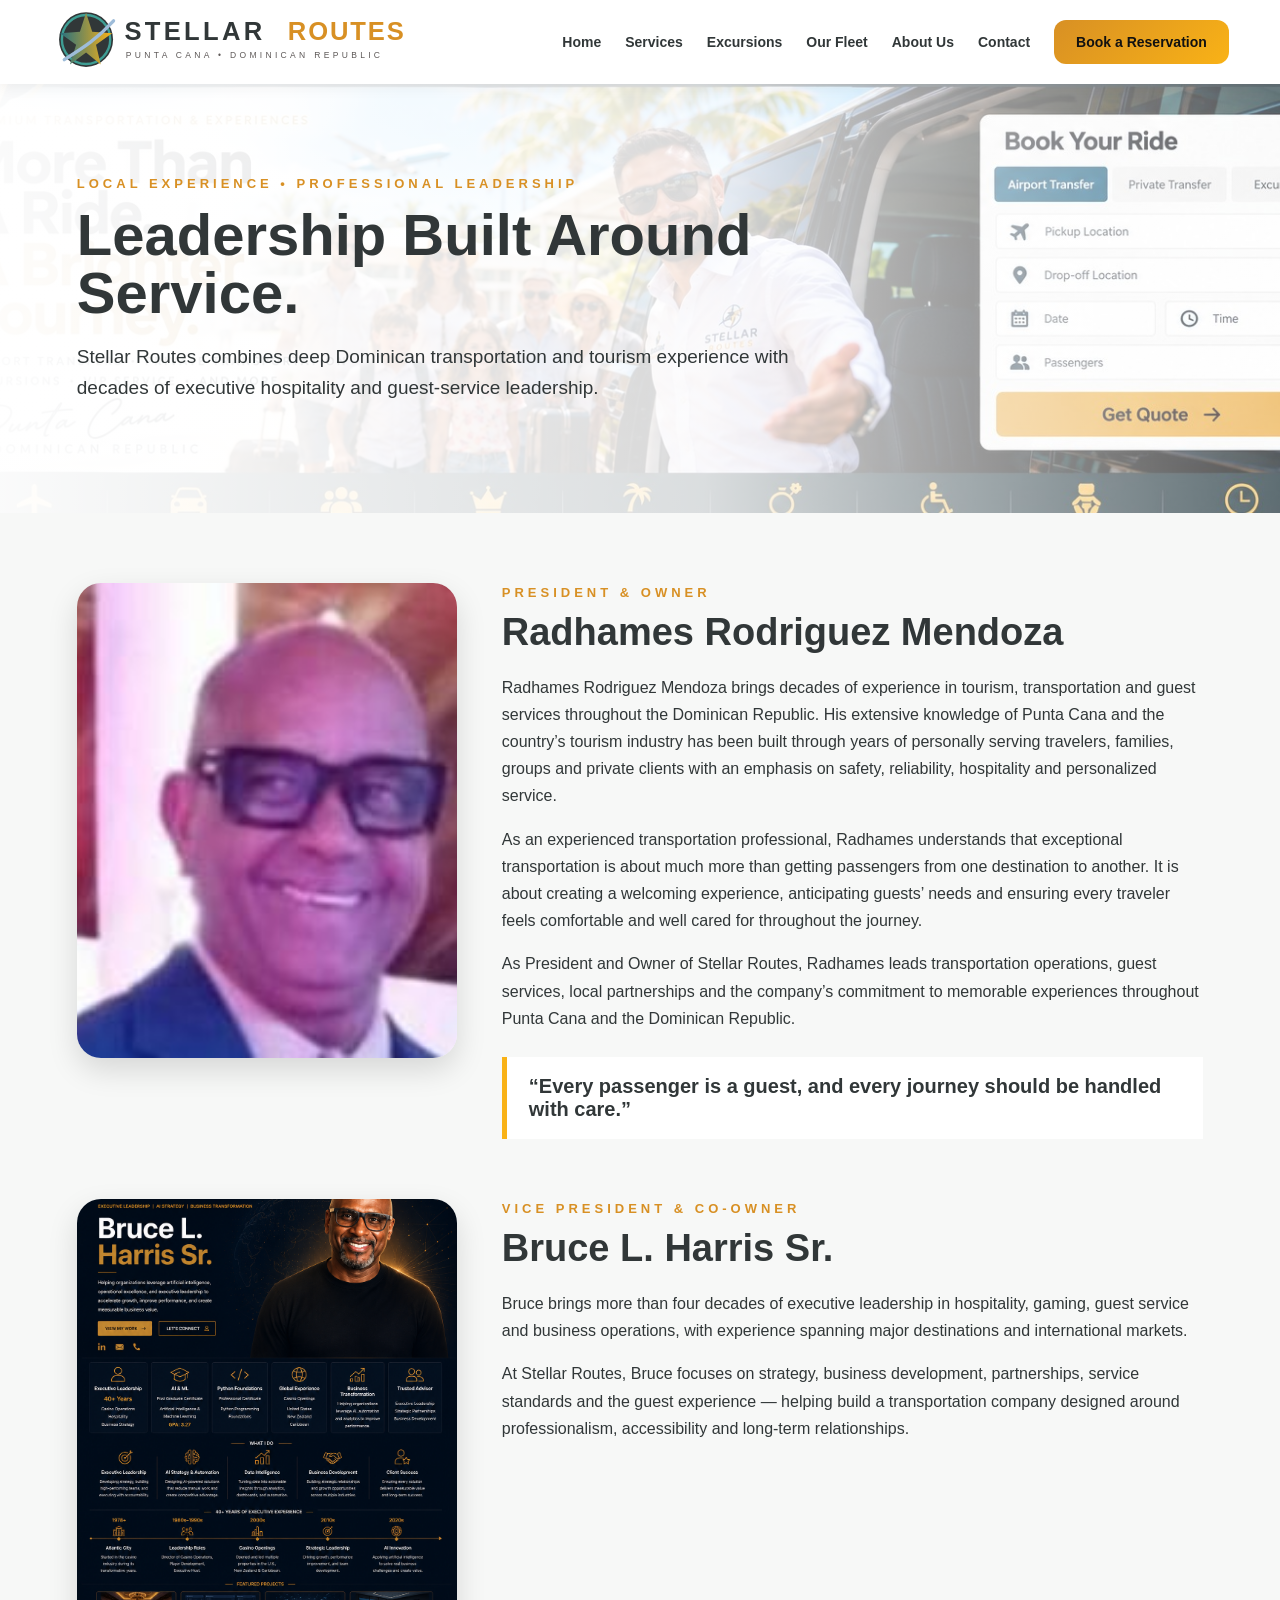
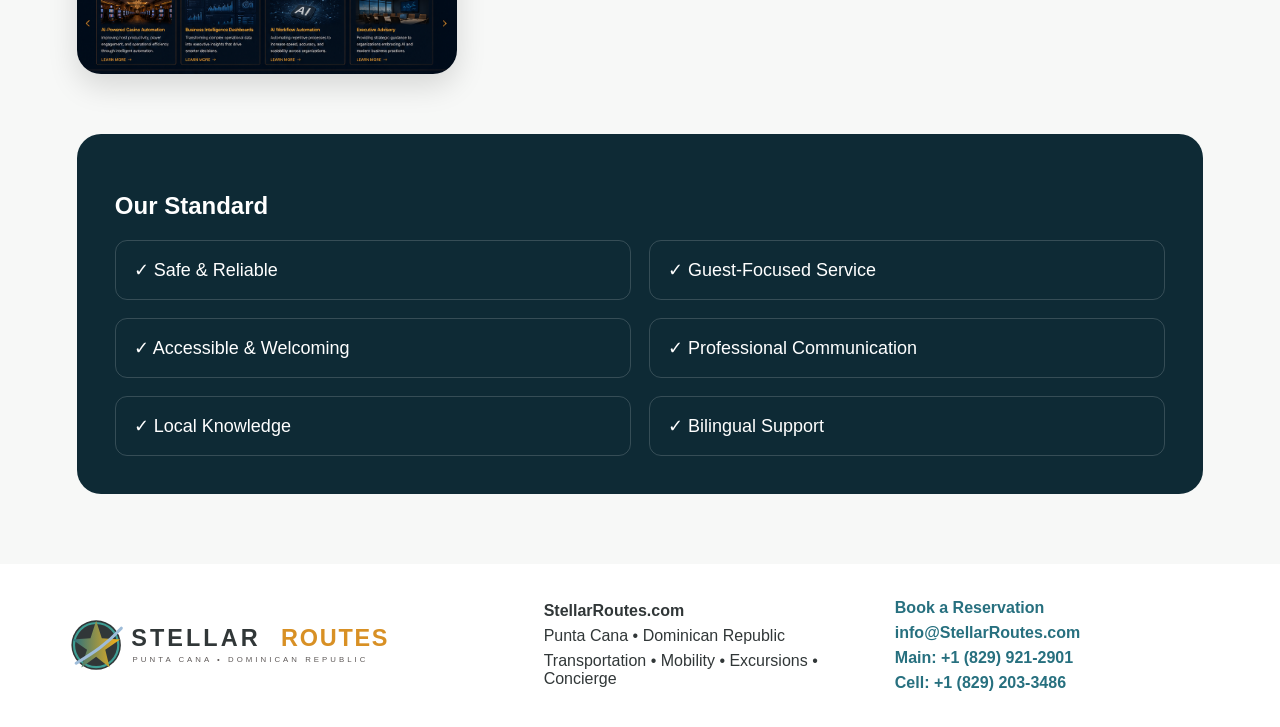
==== about.html @ ae4cdb01 "Add files via upload Initial Stellar Routes website" ====
<!doctype html><html lang="en"><head><meta charset="utf-8"><meta name="viewport" content="width=device-width,initial-scale=1"><meta name="description" content="Stellar Routes — premium transportation, mobility, excursions and concierge services in Punta Cana, Dominican Republic."><title>About Us | Stellar Routes</title><link rel="stylesheet" href="styles.css"></head><body><header><a class="brand" href="index.html"><img src="assets/logo.svg" alt="Stellar Routes"></a><button class="menu" aria-label="Menu">☰</button><nav><a href="index.html">Home</a><a href="services.html">Services</a><a href="excursions.html">Excursions</a><a href="fleet.html">Our Fleet</a><a href="about.html">About Us</a><a href="contact.html">Contact</a><a class="book" href="reservation.html">Book a Reservation</a></nav></header><main><section class="page-hero"><div><span class="eyebrow">LOCAL EXPERIENCE • PROFESSIONAL LEADERSHIP</span><h1>Leadership Built Around Service.</h1><p>Stellar Routes combines deep Dominican transportation and tourism experience with decades of executive hospitality and guest-service leadership.</p></div></section><section class="content-section leadership"><article class="leader"><img src="assets/rodrigues.jpg" alt="Radhames Rodriguez Mendoza"><div><span class="eyebrow">PRESIDENT & OWNER</span><h2>Radhames Rodriguez Mendoza</h2><p>Radhames Rodriguez Mendoza brings decades of experience in tourism, transportation and guest services throughout the Dominican Republic. His extensive knowledge of Punta Cana and the country’s tourism industry has been built through years of personally serving travelers, families, groups and private clients with an emphasis on safety, reliability, hospitality and personalized service.</p><p>As an experienced transportation professional, Radhames understands that exceptional transportation is about much more than getting passengers from one destination to another. It is about creating a welcoming experience, anticipating guests’ needs and ensuring every traveler feels comfortable and well cared for throughout the journey.</p><p>As President and Owner of Stellar Routes, Radhames leads transportation operations, guest services, local partnerships and the company’s commitment to memorable experiences throughout Punta Cana and the Dominican Republic.</p><blockquote>“Every passenger is a guest, and every journey should be handled with care.”</blockquote></div></article><article class="leader reverse"><img src="assets/bruce-portfolio.png" alt="Bruce L. Harris Sr."><div><span class="eyebrow">VICE PRESIDENT & CO-OWNER</span><h2>Bruce L. Harris Sr.</h2><p>Bruce brings more than four decades of executive leadership in hospitality, gaming, guest service and business operations, with experience spanning major destinations and international markets.</p><p>At Stellar Routes, Bruce focuses on strategy, business development, partnerships, service standards and the guest experience — helping build a transportation company designed around professionalism, accessibility and long-term relationships.</p></div></article><div class="values"><h2>Our Standard</h2><div class="trust"><span>✓ Safe & Reliable</span><span>✓ Guest-Focused Service</span><span>✓ Accessible & Welcoming</span><span>✓ Professional Communication</span><span>✓ Local Knowledge</span><span>✓ Bilingual Support</span></div></div></section></main><footer><img src="assets/logo.svg" alt="Stellar Routes"><div><b>StellarRoutes.com</b><span>Punta Cana • Dominican Republic</span><span>Transportation • Mobility • Excursions • Concierge</span></div><div><a href="reservation.html">Book a Reservation</a><a href="mailto:info@StellarRoutes.com">info@StellarRoutes.com</a><a href="tel:+18299212901">Main: +1 (829) 921-2901</a><a href="tel:+18292033486">Cell: +1 (829) 203-3486</a></div></footer><script src="script.js"></script></body></html>
---- styles.css ----
:root{--char:#313738;--slate:#66737c;--warm:#5e5958;--lav:#585b6c;--sky:#9ebcd9;--sand:#b39985;--teal:#27707f;--mist:#b0c6df;--aqua:#3e9e94;--gold:#d89024;--sun:#f9b216;--stone:#c3b8b1;--navy:#0e2a35;--white:#fff;--bg:#f7f8f7}*{box-sizing:border-box}html{scroll-behavior:smooth}body{margin:0;font-family:Inter,Segoe UI,Arial,sans-serif;color:var(--char);background:var(--bg)}header{height:84px;display:flex;align-items:center;justify-content:space-between;padding:10px 4%;background:#fff;position:sticky;top:0;z-index:20;box-shadow:0 2px 14px #00000012}.brand img{width:360px;max-width:42vw}nav{display:flex;align-items:center;gap:24px}nav a{text-decoration:none;color:var(--char);font-weight:700;font-size:14px}#lang,.menu{border:0;background:none;font-weight:800;cursor:pointer}.book,.primary{background:linear-gradient(135deg,var(--gold),var(--sun));color:#111!important;padding:14px 22px;border-radius:12px;text-decoration:none;font-weight:800;border:0;cursor:pointer}.menu{display:none;font-size:26px}.hero{min-height:620px;background:url('assets/hero-scene.jpg') center/cover;position:relative;display:flex;align-items:center;padding:70px 5%}.shade{position:absolute;inset:0;background:linear-gradient(90deg,rgba(255,255,255,.96) 0%,rgba(255,255,255,.83) 36%,rgba(255,255,255,.12) 70%)}.hero-copy{position:relative;max-width:650px;z-index:2}.eyebrow{font-size:13px;letter-spacing:4px;color:var(--gold);font-weight:900}.hero h1{font-size:68px;line-height:.95;margin:18px 0}.hero h1 em{font-style:normal;color:var(--gold)}.hero p{font-size:18px;font-weight:700;line-height:1.6}.hero-actions{display:flex;gap:12px;margin-top:28px}.secondary{border:2px solid var(--teal);color:var(--teal);padding:12px 20px;border-radius:12px;text-decoration:none;font-weight:800}.host{position:absolute;right:5%;bottom:28px;z-index:3;background:#ffffffef;padding:10px 18px 10px 10px;border-radius:70px;display:flex;align-items:center;gap:12px;box-shadow:0 8px 30px #0003}.host img{width:74px;height:74px;border-radius:50%;object-fit:cover}.host div{display:flex;flex-direction:column}.host span{font-size:13px;color:var(--slate);margin-top:4px}.quick{width:92%;margin:-18px auto 0;position:relative;z-index:5;background:var(--navy);color:#fff;border-radius:22px;display:grid;grid-template-columns:repeat(8,1fr);box-shadow:0 12px 30px #0002}.quick article{padding:22px 10px;text-align:center;border-right:1px solid #ffffff22;font-size:28px}.quick b{display:block;font-size:12px;margin-top:9px}.intro,.accessible,.about,.quote{padding:80px 5%;display:grid;grid-template-columns:1fr 1.7fr;gap:50px;align-items:center}.intro h2,.accessible h2,.fleet h2,.about h2,.quote h2,.excursions h2{font-size:44px;margin:10px 0 16px;line-height:1.05}.intro p,.accessible p,.about p,.quote p{font-size:18px;line-height:1.7}.tiles{display:grid;grid-template-columns:repeat(4,1fr);gap:12px}.tiles div{height:260px;background-size:cover;background-position:center;border-radius:16px;position:relative;overflow:hidden}.tiles div:after{content:"";position:absolute;inset:45% 0 0;background:linear-gradient(transparent,#000b)}.tiles span{position:absolute;bottom:18px;left:14px;z-index:2;color:#fff;font-weight:800}.excursions{padding:70px 5%;color:#fff;background:linear-gradient(#062b36cc,#062b36cc),url('assets/excursions.jpg') center/cover}.excursions{display:grid;grid-template-columns:.8fr 2fr;gap:35px;align-items:end}.exc-grid{display:grid;grid-template-columns:repeat(5,1fr);gap:12px}.exc-grid article{min-height:150px;background:#fff;color:var(--char);border-radius:14px;padding:18px;display:flex;flex-direction:column;justify-content:flex-end;border-top:5px solid var(--sun)}.exc-grid span{font-size:11px;text-transform:uppercase;letter-spacing:1px;color:var(--slate);margin-top:5px}.accessible{background:#fff}.accessible img{width:100%;height:420px;object-fit:cover;border-radius:24px}.chips{display:flex;flex-wrap:wrap;gap:10px}.chips span{background:#e7f2f1;color:var(--teal);padding:10px 13px;border-radius:30px;font-weight:800}.fleet{padding:80px 5%;text-align:center}.fleet-grid{display:grid;grid-template-columns:repeat(4,1fr);gap:18px;margin-top:30px}.fleet article{background:#fff;border-radius:16px;padding:30px 20px;box-shadow:0 8px 28px #0000000d;border-bottom:5px solid var(--aqua)}.about{background:var(--navy);color:#fff}.trust{display:grid;grid-template-columns:1fr 1fr;gap:18px;font-size:18px}.trust span{padding:18px;border:1px solid #ffffff2a;border-radius:12px}.quote{background:#e8f1f5}.quote form{display:grid;grid-template-columns:1fr 1fr;gap:12px;background:#fff;padding:28px;border-radius:22px;box-shadow:0 10px 30px #0001}.quote input,.quote select,.quote textarea{padding:14px;border:1px solid #ccd3d6;border-radius:10px;font:inherit}.quote textarea,.quote button,.quote small{grid-column:1/-1}.quote textarea{min-height:100px}.quote small{color:var(--slate)}footer{background:#fff;padding:35px 5%;display:grid;grid-template-columns:1.4fr 1fr 1fr;align-items:center;gap:30px}footer img{width:330px;max-width:100%}footer div{display:flex;flex-direction:column;gap:7px}footer a{color:var(--teal);font-weight:800;text-decoration:none}@media(max-width:1000px){nav a:not(.book),nav #lang{display:none}.menu{display:block}.quick{grid-template-columns:repeat(4,1fr)}.intro,.accessible,.about,.quote,.excursions{grid-template-columns:1fr}.tiles{grid-template-columns:1fr 1fr}.exc-grid{grid-template-columns:repeat(2,1fr)}.fleet-grid{grid-template-columns:1fr 1fr}.host{right:3%}.hero h1{font-size:54px}}@media(max-width:650px){header{height:72px}.brand img{max-width:70vw;width:290px}.book{display:none}.hero{min-height:680px;padding:55px 6% 150px;background-position:58% center}.shade{background:linear-gradient(90deg,#fffffff2 0%,#ffffffc9 65%,#ffffff50)}.hero h1{font-size:44px}.host{left:6%;right:auto;bottom:35px}.quick{grid-template-columns:repeat(2,1fr)}.intro,.accessible,.fleet,.about,.quote{padding:60px 6%}.intro h2,.accessible h2,.fleet h2,.about h2,.quote h2,.excursions h2{font-size:36px}.tiles,.fleet-grid,.trust,.quote form{grid-template-columns:1fr}.exc-grid{grid-template-columns:1fr}.quote input,.quote select{grid-column:1/-1}footer{grid-template-columns:1fr;text-align:center}footer div{align-items:center}}

.page-hero{min-height:360px;padding:90px 6%;display:flex;align-items:center;background:linear-gradient(90deg,#fffffffa,#ffffffd8 55%,#ffffff55),url('assets/hero-scene.jpg') center/cover}.page-hero>div{max-width:780px}.page-hero h1{font-size:58px;line-height:1;margin:14px 0}.page-hero p{font-size:19px;line-height:1.65;max-width:720px}.content-section{padding:70px 6%;max-width:1500px;margin:auto}.card-grid{display:grid;grid-template-columns:repeat(4,1fr);gap:18px}.card-grid article{background:#fff;padding:28px;border-radius:18px;box-shadow:0 8px 28px #0000000d;border-bottom:5px solid var(--aqua)}.card-grid h2{font-size:22px}.card-grid p,.leader p{line-height:1.7}.cta{margin-top:45px;padding:34px;border-radius:20px;background:var(--navy);color:#fff;display:flex;justify-content:space-between;align-items:center;gap:20px}.photo-grid{display:grid;grid-template-columns:repeat(4,1fr);gap:18px}.photo-grid article{background:#fff;border-radius:18px;overflow:hidden;box-shadow:0 8px 28px #0001}.photo-grid img{width:100%;height:220px;object-fit:cover}.photo-grid h2,.photo-grid p{padding:0 20px}.photo-grid p{padding-bottom:20px;line-height:1.6}.exc-list{margin-top:28px;background:#e7f2f1;padding:24px;border-radius:16px;line-height:1.8}.fleet-show>img{width:100%;height:460px;object-fit:cover;border-radius:24px;margin-bottom:24px}.fineprint{color:var(--slate);font-size:14px}.leadership{display:grid;gap:60px}.leader{display:grid;grid-template-columns:380px 1fr;gap:45px;align-items:start}.leader.reverse{grid-template-columns:380px 1fr}.leader img{width:100%;aspect-ratio:4/5;object-fit:cover;border-radius:24px;box-shadow:0 12px 30px #0002}.leader h2{font-size:38px;margin:10px 0 20px}.leader blockquote{margin:25px 0 0;padding:18px 22px;border-left:5px solid var(--sun);background:#fff;font-size:20px;font-weight:700}.values{background:var(--navy);color:#fff;padding:38px;border-radius:24px}.reservation-wrap{display:grid;grid-template-columns:2fr .8fr;gap:30px;align-items:start}.reservation-form{display:grid;grid-template-columns:1fr 1fr;gap:16px;background:#fff;padding:30px;border-radius:22px;box-shadow:0 10px 30px #0001}.reservation-form label{display:flex;flex-direction:column;gap:7px;font-weight:800}.reservation-form input,.reservation-form select,.reservation-form textarea{padding:14px;border:1px solid #cbd3d6;border-radius:10px;font:inherit;background:#fff}.reservation-form textarea{min-height:100px}.wide{grid-column:1/-1}.form-status{color:var(--slate);font-size:13px;line-height:1.5}.contact-panel,.contact-message{background:#fff;padding:30px;border-radius:22px;box-shadow:0 10px 30px #0001}.contact-panel a{color:var(--teal);font-weight:800;text-decoration:none}.contact-grid{display:grid;grid-template-columns:1fr 1fr;gap:30px}.contact-message p{line-height:1.7;margin-bottom:30px}@media(max-width:1000px){.card-grid,.photo-grid{grid-template-columns:1fr 1fr}.leader,.leader.reverse,.reservation-wrap{grid-template-columns:1fr}.leader img{max-width:420px}.page-hero h1{font-size:48px}}@media(max-width:650px){.page-hero{padding:65px 6%}.page-hero h1{font-size:40px}.card-grid,.photo-grid,.reservation-form,.contact-grid{grid-template-columns:1fr}.wide{grid-column:1}.cta{align-items:flex-start;flex-direction:column}.content-section{padding:50px 6%}}
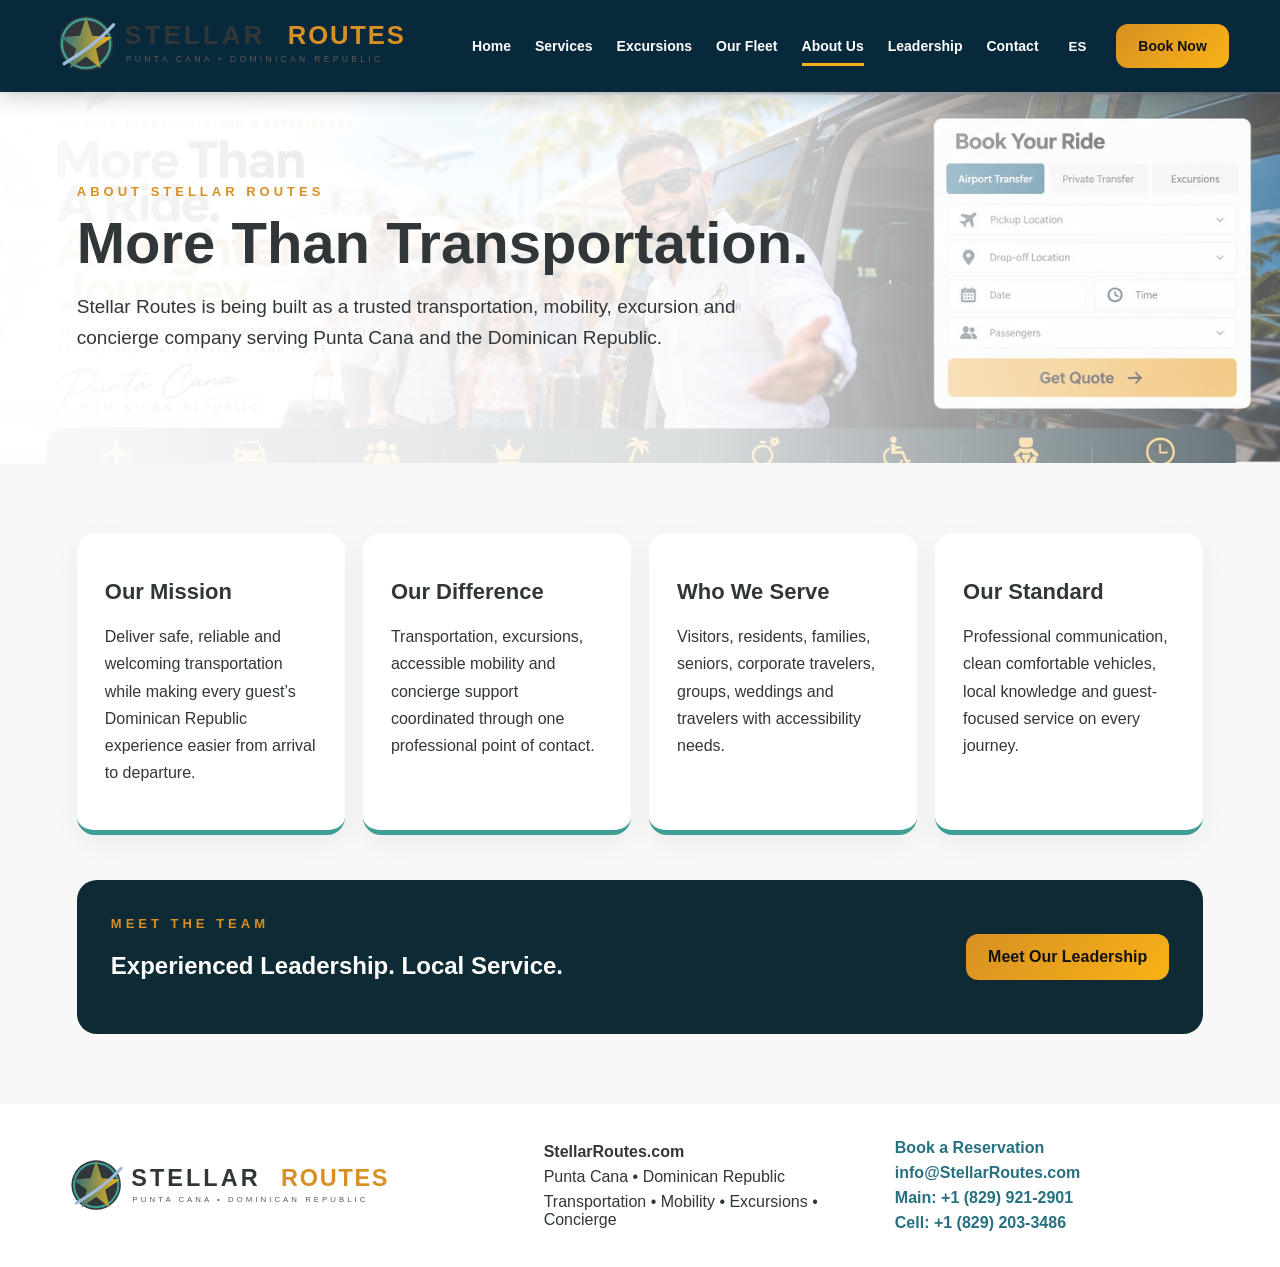
==== commit 7b5cfaac: "Add files via upload" ====
--- a/about.html
+++ b/about.html
@@ -1 +1 @@
-<!doctype html><html lang="en"><head><meta charset="utf-8"><meta name="viewport" content="width=device-width,initial-scale=1"><meta name="description" content="Stellar Routes — premium transportation, mobility, excursions and concierge services in Punta Cana, Dominican Republic."><title>About Us | Stellar Routes</title><link rel="stylesheet" href="styles.css"></head><body><header><a class="brand" href="index.html"><img src="assets/logo.svg" alt="Stellar Routes"></a><button class="menu" aria-label="Menu">☰</button><nav><a href="index.html">Home</a><a href="services.html">Services</a><a href="excursions.html">Excursions</a><a href="fleet.html">Our Fleet</a><a href="about.html">About Us</a><a href="contact.html">Contact</a><a class="book" href="reservation.html">Book a Reservation</a></nav></header><main><section class="page-hero"><div><span class="eyebrow">LOCAL EXPERIENCE • PROFESSIONAL LEADERSHIP</span><h1>Leadership Built Around Service.</h1><p>Stellar Routes combines deep Dominican transportation and tourism experience with decades of executive hospitality and guest-service leadership.</p></div></section><section class="content-section leadership"><article class="leader"><img src="assets/rodrigues.jpg" alt="Radhames Rodriguez Mendoza"><div><span class="eyebrow">PRESIDENT & OWNER</span><h2>Radhames Rodriguez Mendoza</h2><p>Radhames Rodriguez Mendoza brings decades of experience in tourism, transportation and guest services throughout the Dominican Republic. His extensive knowledge of Punta Cana and the country’s tourism industry has been built through years of personally serving travelers, families, groups and private clients with an emphasis on safety, reliability, hospitality and personalized service.</p><p>As an experienced transportation professional, Radhames understands that exceptional transportation is about much more than getting passengers from one destination to another. It is about creating a welcoming experience, anticipating guests’ needs and ensuring every traveler feels comfortable and well cared for throughout the journey.</p><p>As President and Owner of Stellar Routes, Radhames leads transportation operations, guest services, local partnerships and the company’s commitment to memorable experiences throughout Punta Cana and the Dominican Republic.</p><blockquote>“Every passenger is a guest, and every journey should be handled with care.”</blockquote></div></article><article class="leader reverse"><img src="assets/bruce-portfolio.png" alt="Bruce L. Harris Sr."><div><span class="eyebrow">VICE PRESIDENT & CO-OWNER</span><h2>Bruce L. Harris Sr.</h2><p>Bruce brings more than four decades of executive leadership in hospitality, gaming, guest service and business operations, with experience spanning major destinations and international markets.</p><p>At Stellar Routes, Bruce focuses on strategy, business development, partnerships, service standards and the guest experience — helping build a transportation company designed around professionalism, accessibility and long-term relationships.</p></div></article><div class="values"><h2>Our Standard</h2><div class="trust"><span>✓ Safe & Reliable</span><span>✓ Guest-Focused Service</span><span>✓ Accessible & Welcoming</span><span>✓ Professional Communication</span><span>✓ Local Knowledge</span><span>✓ Bilingual Support</span></div></div></section></main><footer><img src="assets/logo.svg" alt="Stellar Routes"><div><b>StellarRoutes.com</b><span>Punta Cana • Dominican Republic</span><span>Transportation • Mobility • Excursions • Concierge</span></div><div><a href="reservation.html">Book a Reservation</a><a href="mailto:info@StellarRoutes.com">info@StellarRoutes.com</a><a href="tel:+18299212901">Main: +1 (829) 921-2901</a><a href="tel:+18292033486">Cell: +1 (829) 203-3486</a></div></footer><script src="script.js"></script></body></html>+<!doctype html><html lang="en"><head><meta charset="utf-8"><meta name="viewport" content="width=device-width,initial-scale=1"><title>About Us | Stellar Routes</title><link rel="stylesheet" href="styles.css"></head><body><header class="site-header"><a class="brand" href="index.html"><img src="assets/logo.svg" alt="Stellar Routes"></a><button class="menu" aria-label="Open navigation" aria-expanded="false">☰</button><nav aria-label="Main navigation"><a href="index.html">Home</a><a href="services.html">Services</a><a href="excursions.html">Excursions</a><a href="fleet.html">Our Fleet</a><a href="about.html">About Us</a><a href="leadership.html">Leadership</a><a href="contact.html">Contact</a><button id="lang" type="button">ES</button><a class="book" href="reservation.html">Book Now</a></nav></header><main><section class="page-hero"><div><span class="eyebrow">ABOUT STELLAR ROUTES</span><h1>More Than Transportation.</h1><p>Stellar Routes is being built as a trusted transportation, mobility, excursion and concierge company serving Punta Cana and the Dominican Republic.</p></div></section><section class="content-section"><div class="card-grid about-cards"><article><h2>Our Mission</h2><p>Deliver safe, reliable and welcoming transportation while making every guest’s Dominican Republic experience easier from arrival to departure.</p></article><article><h2>Our Difference</h2><p>Transportation, excursions, accessible mobility and concierge support coordinated through one professional point of contact.</p></article><article><h2>Who We Serve</h2><p>Visitors, residents, families, seniors, corporate travelers, groups, weddings and travelers with accessibility needs.</p></article><article><h2>Our Standard</h2><p>Professional communication, clean comfortable vehicles, local knowledge and guest-focused service on every journey.</p></article></div><div class="cta"><div><span class="eyebrow">MEET THE TEAM</span><h2>Experienced Leadership. Local Service.</h2></div><a class="primary" href="leadership.html">Meet Our Leadership</a></div></section></main><footer><img src="assets/logo.svg" alt="Stellar Routes"><div><b>StellarRoutes.com</b><span>Punta Cana • Dominican Republic</span><span>Transportation • Mobility • Excursions • Concierge</span></div><div><a href="reservation.html">Book a Reservation</a><a href="mailto:info@StellarRoutes.com">info@StellarRoutes.com</a><a href="tel:+18299212901">Main: +1 (829) 921-2901</a><a href="tel:+18292033486">Cell: +1 (829) 203-3486</a></div></footer><script src="script.js"></script></body></html>
--- a/styles.css
+++ b/styles.css
@@ -1,3 +1,9 @@
 :root{--char:#313738;--slate:#66737c;--warm:#5e5958;--lav:#585b6c;--sky:#9ebcd9;--sand:#b39985;--teal:#27707f;--mist:#b0c6df;--aqua:#3e9e94;--gold:#d89024;--sun:#f9b216;--stone:#c3b8b1;--navy:#0e2a35;--white:#fff;--bg:#f7f8f7}*{box-sizing:border-box}html{scroll-behavior:smooth}body{margin:0;font-family:Inter,Segoe UI,Arial,sans-serif;color:var(--char);background:var(--bg)}header{height:84px;display:flex;align-items:center;justify-content:space-between;padding:10px 4%;background:#fff;position:sticky;top:0;z-index:20;box-shadow:0 2px 14px #00000012}.brand img{width:360px;max-width:42vw}nav{display:flex;align-items:center;gap:24px}nav a{text-decoration:none;color:var(--char);font-weight:700;font-size:14px}#lang,.menu{border:0;background:none;font-weight:800;cursor:pointer}.book,.primary{background:linear-gradient(135deg,var(--gold),var(--sun));color:#111!important;padding:14px 22px;border-radius:12px;text-decoration:none;font-weight:800;border:0;cursor:pointer}.menu{display:none;font-size:26px}.hero{min-height:620px;background:url('assets/hero-scene.jpg') center/cover;position:relative;display:flex;align-items:center;padding:70px 5%}.shade{position:absolute;inset:0;background:linear-gradient(90deg,rgba(255,255,255,.96) 0%,rgba(255,255,255,.83) 36%,rgba(255,255,255,.12) 70%)}.hero-copy{position:relative;max-width:650px;z-index:2}.eyebrow{font-size:13px;letter-spacing:4px;color:var(--gold);font-weight:900}.hero h1{font-size:68px;line-height:.95;margin:18px 0}.hero h1 em{font-style:normal;color:var(--gold)}.hero p{font-size:18px;font-weight:700;line-height:1.6}.hero-actions{display:flex;gap:12px;margin-top:28px}.secondary{border:2px solid var(--teal);color:var(--teal);padding:12px 20px;border-radius:12px;text-decoration:none;font-weight:800}.host{position:absolute;right:5%;bottom:28px;z-index:3;background:#ffffffef;padding:10px 18px 10px 10px;border-radius:70px;display:flex;align-items:center;gap:12px;box-shadow:0 8px 30px #0003}.host img{width:74px;height:74px;border-radius:50%;object-fit:cover}.host div{display:flex;flex-direction:column}.host span{font-size:13px;color:var(--slate);margin-top:4px}.quick{width:92%;margin:-18px auto 0;position:relative;z-index:5;background:var(--navy);color:#fff;border-radius:22px;display:grid;grid-template-columns:repeat(8,1fr);box-shadow:0 12px 30px #0002}.quick article{padding:22px 10px;text-align:center;border-right:1px solid #ffffff22;font-size:28px}.quick b{display:block;font-size:12px;margin-top:9px}.intro,.accessible,.about,.quote{padding:80px 5%;display:grid;grid-template-columns:1fr 1.7fr;gap:50px;align-items:center}.intro h2,.accessible h2,.fleet h2,.about h2,.quote h2,.excursions h2{font-size:44px;margin:10px 0 16px;line-height:1.05}.intro p,.accessible p,.about p,.quote p{font-size:18px;line-height:1.7}.tiles{display:grid;grid-template-columns:repeat(4,1fr);gap:12px}.tiles div{height:260px;background-size:cover;background-position:center;border-radius:16px;position:relative;overflow:hidden}.tiles div:after{content:"";position:absolute;inset:45% 0 0;background:linear-gradient(transparent,#000b)}.tiles span{position:absolute;bottom:18px;left:14px;z-index:2;color:#fff;font-weight:800}.excursions{padding:70px 5%;color:#fff;background:linear-gradient(#062b36cc,#062b36cc),url('assets/excursions.jpg') center/cover}.excursions{display:grid;grid-template-columns:.8fr 2fr;gap:35px;align-items:end}.exc-grid{display:grid;grid-template-columns:repeat(5,1fr);gap:12px}.exc-grid article{min-height:150px;background:#fff;color:var(--char);border-radius:14px;padding:18px;display:flex;flex-direction:column;justify-content:flex-end;border-top:5px solid var(--sun)}.exc-grid span{font-size:11px;text-transform:uppercase;letter-spacing:1px;color:var(--slate);margin-top:5px}.accessible{background:#fff}.accessible img{width:100%;height:420px;object-fit:cover;border-radius:24px}.chips{display:flex;flex-wrap:wrap;gap:10px}.chips span{background:#e7f2f1;color:var(--teal);padding:10px 13px;border-radius:30px;font-weight:800}.fleet{padding:80px 5%;text-align:center}.fleet-grid{display:grid;grid-template-columns:repeat(4,1fr);gap:18px;margin-top:30px}.fleet article{background:#fff;border-radius:16px;padding:30px 20px;box-shadow:0 8px 28px #0000000d;border-bottom:5px solid var(--aqua)}.about{background:var(--navy);color:#fff}.trust{display:grid;grid-template-columns:1fr 1fr;gap:18px;font-size:18px}.trust span{padding:18px;border:1px solid #ffffff2a;border-radius:12px}.quote{background:#e8f1f5}.quote form{display:grid;grid-template-columns:1fr 1fr;gap:12px;background:#fff;padding:28px;border-radius:22px;box-shadow:0 10px 30px #0001}.quote input,.quote select,.quote textarea{padding:14px;border:1px solid #ccd3d6;border-radius:10px;font:inherit}.quote textarea,.quote button,.quote small{grid-column:1/-1}.quote textarea{min-height:100px}.quote small{color:var(--slate)}footer{background:#fff;padding:35px 5%;display:grid;grid-template-columns:1.4fr 1fr 1fr;align-items:center;gap:30px}footer img{width:330px;max-width:100%}footer div{display:flex;flex-direction:column;gap:7px}footer a{color:var(--teal);font-weight:800;text-decoration:none}@media(max-width:1000px){nav a:not(.book),nav #lang{display:none}.menu{display:block}.quick{grid-template-columns:repeat(4,1fr)}.intro,.accessible,.about,.quote,.excursions{grid-template-columns:1fr}.tiles{grid-template-columns:1fr 1fr}.exc-grid{grid-template-columns:repeat(2,1fr)}.fleet-grid{grid-template-columns:1fr 1fr}.host{right:3%}.hero h1{font-size:54px}}@media(max-width:650px){header{height:72px}.brand img{max-width:70vw;width:290px}.book{display:none}.hero{min-height:680px;padding:55px 6% 150px;background-position:58% center}.shade{background:linear-gradient(90deg,#fffffff2 0%,#ffffffc9 65%,#ffffff50)}.hero h1{font-size:44px}.host{left:6%;right:auto;bottom:35px}.quick{grid-template-columns:repeat(2,1fr)}.intro,.accessible,.fleet,.about,.quote{padding:60px 6%}.intro h2,.accessible h2,.fleet h2,.about h2,.quote h2,.excursions h2{font-size:36px}.tiles,.fleet-grid,.trust,.quote form{grid-template-columns:1fr}.exc-grid{grid-template-columns:1fr}.quote input,.quote select{grid-column:1/-1}footer{grid-template-columns:1fr;text-align:center}footer div{align-items:center}}
 
 .page-hero{min-height:360px;padding:90px 6%;display:flex;align-items:center;background:linear-gradient(90deg,#fffffffa,#ffffffd8 55%,#ffffff55),url('assets/hero-scene.jpg') center/cover}.page-hero>div{max-width:780px}.page-hero h1{font-size:58px;line-height:1;margin:14px 0}.page-hero p{font-size:19px;line-height:1.65;max-width:720px}.content-section{padding:70px 6%;max-width:1500px;margin:auto}.card-grid{display:grid;grid-template-columns:repeat(4,1fr);gap:18px}.card-grid article{background:#fff;padding:28px;border-radius:18px;box-shadow:0 8px 28px #0000000d;border-bottom:5px solid var(--aqua)}.card-grid h2{font-size:22px}.card-grid p,.leader p{line-height:1.7}.cta{margin-top:45px;padding:34px;border-radius:20px;background:var(--navy);color:#fff;display:flex;justify-content:space-between;align-items:center;gap:20px}.photo-grid{display:grid;grid-template-columns:repeat(4,1fr);gap:18px}.photo-grid article{background:#fff;border-radius:18px;overflow:hidden;box-shadow:0 8px 28px #0001}.photo-grid img{width:100%;height:220px;object-fit:cover}.photo-grid h2,.photo-grid p{padding:0 20px}.photo-grid p{padding-bottom:20px;line-height:1.6}.exc-list{margin-top:28px;background:#e7f2f1;padding:24px;border-radius:16px;line-height:1.8}.fleet-show>img{width:100%;height:460px;object-fit:cover;border-radius:24px;margin-bottom:24px}.fineprint{color:var(--slate);font-size:14px}.leadership{display:grid;gap:60px}.leader{display:grid;grid-template-columns:380px 1fr;gap:45px;align-items:start}.leader.reverse{grid-template-columns:380px 1fr}.leader img{width:100%;aspect-ratio:4/5;object-fit:cover;border-radius:24px;box-shadow:0 12px 30px #0002}.leader h2{font-size:38px;margin:10px 0 20px}.leader blockquote{margin:25px 0 0;padding:18px 22px;border-left:5px solid var(--sun);background:#fff;font-size:20px;font-weight:700}.values{background:var(--navy);color:#fff;padding:38px;border-radius:24px}.reservation-wrap{display:grid;grid-template-columns:2fr .8fr;gap:30px;align-items:start}.reservation-form{display:grid;grid-template-columns:1fr 1fr;gap:16px;background:#fff;padding:30px;border-radius:22px;box-shadow:0 10px 30px #0001}.reservation-form label{display:flex;flex-direction:column;gap:7px;font-weight:800}.reservation-form input,.reservation-form select,.reservation-form textarea{padding:14px;border:1px solid #cbd3d6;border-radius:10px;font:inherit;background:#fff}.reservation-form textarea{min-height:100px}.wide{grid-column:1/-1}.form-status{color:var(--slate);font-size:13px;line-height:1.5}.contact-panel,.contact-message{background:#fff;padding:30px;border-radius:22px;box-shadow:0 10px 30px #0001}.contact-panel a{color:var(--teal);font-weight:800;text-decoration:none}.contact-grid{display:grid;grid-template-columns:1fr 1fr;gap:30px}.contact-message p{line-height:1.7;margin-bottom:30px}@media(max-width:1000px){.card-grid,.photo-grid{grid-template-columns:1fr 1fr}.leader,.leader.reverse,.reservation-wrap{grid-template-columns:1fr}.leader img{max-width:420px}.page-hero h1{font-size:48px}}@media(max-width:650px){.page-hero{padding:65px 6%}.page-hero h1{font-size:40px}.card-grid,.photo-grid,.reservation-form,.contact-grid{grid-template-columns:1fr}.wide{grid-column:1}.cta{align-items:flex-start;flex-direction:column}.content-section{padding:50px 6%}}
+
+/* Stellar Routes V2 */
+.site-header{background:#08293b;color:#fff;height:92px;box-shadow:0 4px 20px #0003}.site-header .brand img{filter:none}.site-header nav a{color:#fff}.site-header #lang{color:#fff}.site-header nav a:not(.book){position:relative}.site-header nav a:not(.book):hover:after,.site-header nav a[aria-current="page"]:after{content:"";position:absolute;left:0;right:0;bottom:-12px;height:3px;background:var(--sun)}
+.hero-v2{background:#071f2c;padding:0;position:relative}.hero-v2>img{display:block;width:100%;height:auto;max-height:660px;object-fit:cover;object-position:center}.hero-v2-actions{position:absolute;left:5%;bottom:7%;display:flex;gap:12px;z-index:2}.light{background:#fff;border-color:#fff;color:#08293b}.inline{display:inline-block;margin-top:8px}.quick{margin:0 auto;border-radius:0;width:100%;box-shadow:none}.quick a{padding:24px 10px;text-align:center;border-right:1px solid #ffffff22;font-size:28px;color:#fff;text-decoration:none}.quick b{display:block;font-size:12px;margin-top:9px}.tiles a{height:280px;background-size:cover;background-position:center;border-radius:16px;position:relative;overflow:hidden;text-decoration:none}.tiles a:after{content:"";position:absolute;inset:45% 0 0;background:linear-gradient(transparent,#000b)}.tiles span{position:absolute;bottom:18px;left:14px;z-index:2;color:#fff;font-weight:800}.exc-grid a{min-height:160px;background:#fff;color:var(--char);border-radius:14px;padding:18px;display:flex;flex-direction:column;justify-content:flex-end;border-top:5px solid var(--sun);text-decoration:none}.exc-grid span{font-size:11px;text-transform:uppercase;letter-spacing:1px;color:var(--slate);margin-top:5px}.leadership .leader:first-of-type{border-top:5px solid var(--sun);padding-top:30px}.leader img{object-position:center top;background:#e9eef0}.about-cards article{min-height:220px}
+@media(max-width:1100px){.site-header nav{position:absolute;top:92px;left:0;right:0;background:#08293b;padding:22px 5%;display:none;flex-direction:column;align-items:flex-start;gap:18px;box-shadow:0 12px 20px #0004}.site-header nav.open{display:flex}.site-header .menu{display:block;color:#fff}.site-header nav a,.site-header nav #lang{display:block!important}.site-header .book{display:inline-block!important}.hero-v2-actions{position:static;background:#08293b;padding:18px 5%}.quick{grid-template-columns:repeat(4,1fr)}}
+@media(max-width:650px){.site-header{height:76px}.site-header nav{top:76px}.hero-v2>img{min-height:260px;object-fit:cover;object-position:center}.hero-v2-actions{flex-direction:column}.quick{grid-template-columns:repeat(2,1fr)}.quick a{font-size:24px}.tiles{grid-template-columns:1fr}.tiles a{height:220px}}
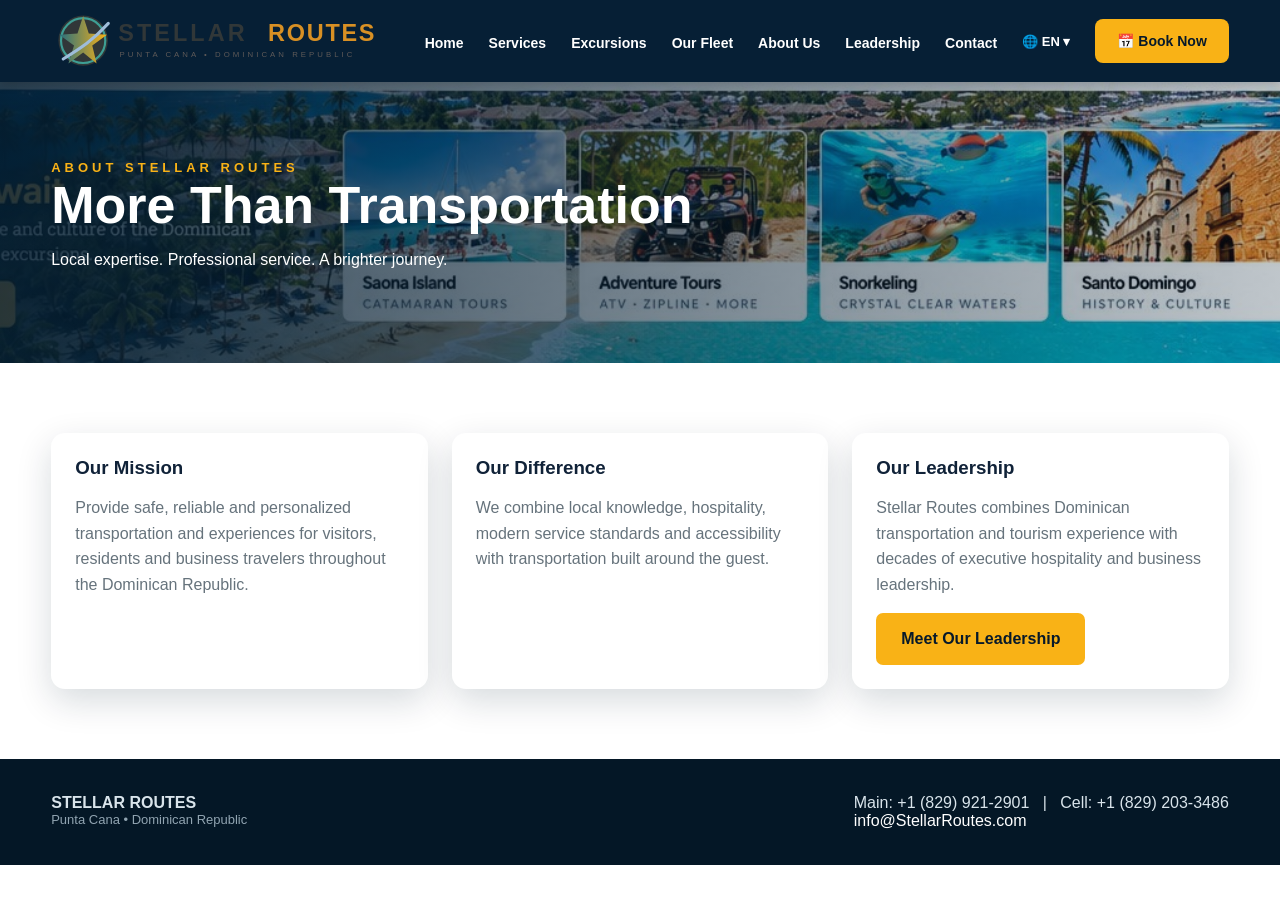
==== commit a1a9e7bc: "Add files via upload" ====
--- a/about.html
+++ b/about.html
@@ -1 +1 @@
-<!doctype html><html lang="en"><head><meta charset="utf-8"><meta name="viewport" content="width=device-width,initial-scale=1"><title>About Us | Stellar Routes</title><link rel="stylesheet" href="styles.css"></head><body><header class="site-header"><a class="brand" href="index.html"><img src="assets/logo.svg" alt="Stellar Routes"></a><button class="menu" aria-label="Open navigation" aria-expanded="false">☰</button><nav aria-label="Main navigation"><a href="index.html">Home</a><a href="services.html">Services</a><a href="excursions.html">Excursions</a><a href="fleet.html">Our Fleet</a><a href="about.html">About Us</a><a href="leadership.html">Leadership</a><a href="contact.html">Contact</a><button id="lang" type="button">ES</button><a class="book" href="reservation.html">Book Now</a></nav></header><main><section class="page-hero"><div><span class="eyebrow">ABOUT STELLAR ROUTES</span><h1>More Than Transportation.</h1><p>Stellar Routes is being built as a trusted transportation, mobility, excursion and concierge company serving Punta Cana and the Dominican Republic.</p></div></section><section class="content-section"><div class="card-grid about-cards"><article><h2>Our Mission</h2><p>Deliver safe, reliable and welcoming transportation while making every guest’s Dominican Republic experience easier from arrival to departure.</p></article><article><h2>Our Difference</h2><p>Transportation, excursions, accessible mobility and concierge support coordinated through one professional point of contact.</p></article><article><h2>Who We Serve</h2><p>Visitors, residents, families, seniors, corporate travelers, groups, weddings and travelers with accessibility needs.</p></article><article><h2>Our Standard</h2><p>Professional communication, clean comfortable vehicles, local knowledge and guest-focused service on every journey.</p></article></div><div class="cta"><div><span class="eyebrow">MEET THE TEAM</span><h2>Experienced Leadership. Local Service.</h2></div><a class="primary" href="leadership.html">Meet Our Leadership</a></div></section></main><footer><img src="assets/logo.svg" alt="Stellar Routes"><div><b>StellarRoutes.com</b><span>Punta Cana • Dominican Republic</span><span>Transportation • Mobility • Excursions • Concierge</span></div><div><a href="reservation.html">Book a Reservation</a><a href="mailto:info@StellarRoutes.com">info@StellarRoutes.com</a><a href="tel:+18299212901">Main: +1 (829) 921-2901</a><a href="tel:+18292033486">Cell: +1 (829) 203-3486</a></div></footer><script src="script.js"></script></body></html>+<!doctype html><html lang="en"><head><meta charset="utf-8"><meta name="viewport" content="width=device-width,initial-scale=1"><title>About Us | Stellar Routes</title><link rel="stylesheet" href="styles.css"></head><body><header class="topbar"><div class="container nav"><a class="brand" href="index.html"><img src="assets/logo.svg" alt="Stellar Routes"></a><button class="menu" aria-label="Menu">☰</button><nav class="links"><a href="index.html">Home</a><a href="services.html">Services</a><a href="excursions.html">Excursions</a><a href="fleet.html">Our Fleet</a><a href="about.html">About Us</a><a href="leadership.html">Leadership</a><a href="contact.html">Contact</a><span class="lang">🌐 EN ▾</span><a class="book" href="reservation.html">📅 Book Now</a></nav></div></header><section class="page-hero"><div class="container"><div class="eyebrow">About Stellar Routes</div><h1>More Than Transportation</h1><p>Local expertise. Professional service. A brighter journey.</p></div></section><section class="section"><div class="container"><div class="grid"><article class="card"><div class="card-body"><h3>Our Mission</h3><p>Provide safe, reliable and personalized transportation and experiences for visitors, residents and business travelers throughout the Dominican Republic.</p></div></article><article class="card"><div class="card-body"><h3>Our Difference</h3><p>We combine local knowledge, hospitality, modern service standards and accessibility with transportation built around the guest.</p></div></article><article class="card"><div class="card-body"><h3>Our Leadership</h3><p>Stellar Routes combines Dominican transportation and tourism experience with decades of executive hospitality and business leadership.</p><a class="btn gold" href="leadership.html">Meet Our Leadership</a></div></article></div></div></section><footer class="footer"><div class="container footer-inner"><div><strong>STELLAR ROUTES</strong><div class="small">Punta Cana • Dominican Republic</div></div><div>Main: +1 (829) 921-2901 &nbsp; | &nbsp; Cell: +1 (829) 203-3486<br><a href="mailto:info@StellarRoutes.com">info@StellarRoutes.com</a></div></div></footer><script src="script.js"></script></body></html>
--- a/styles.css
+++ b/styles.css
@@ -1,9 +1,6 @@
-:root{--char:#313738;--slate:#66737c;--warm:#5e5958;--lav:#585b6c;--sky:#9ebcd9;--sand:#b39985;--teal:#27707f;--mist:#b0c6df;--aqua:#3e9e94;--gold:#d89024;--sun:#f9b216;--stone:#c3b8b1;--navy:#0e2a35;--white:#fff;--bg:#f7f8f7}*{box-sizing:border-box}html{scroll-behavior:smooth}body{margin:0;font-family:Inter,Segoe UI,Arial,sans-serif;color:var(--char);background:var(--bg)}header{height:84px;display:flex;align-items:center;justify-content:space-between;padding:10px 4%;background:#fff;position:sticky;top:0;z-index:20;box-shadow:0 2px 14px #00000012}.brand img{width:360px;max-width:42vw}nav{display:flex;align-items:center;gap:24px}nav a{text-decoration:none;color:var(--char);font-weight:700;font-size:14px}#lang,.menu{border:0;background:none;font-weight:800;cursor:pointer}.book,.primary{background:linear-gradient(135deg,var(--gold),var(--sun));color:#111!important;padding:14px 22px;border-radius:12px;text-decoration:none;font-weight:800;border:0;cursor:pointer}.menu{display:none;font-size:26px}.hero{min-height:620px;background:url('assets/hero-scene.jpg') center/cover;position:relative;display:flex;align-items:center;padding:70px 5%}.shade{position:absolute;inset:0;background:linear-gradient(90deg,rgba(255,255,255,.96) 0%,rgba(255,255,255,.83) 36%,rgba(255,255,255,.12) 70%)}.hero-copy{position:relative;max-width:650px;z-index:2}.eyebrow{font-size:13px;letter-spacing:4px;color:var(--gold);font-weight:900}.hero h1{font-size:68px;line-height:.95;margin:18px 0}.hero h1 em{font-style:normal;color:var(--gold)}.hero p{font-size:18px;font-weight:700;line-height:1.6}.hero-actions{display:flex;gap:12px;margin-top:28px}.secondary{border:2px solid var(--teal);color:var(--teal);padding:12px 20px;border-radius:12px;text-decoration:none;font-weight:800}.host{position:absolute;right:5%;bottom:28px;z-index:3;background:#ffffffef;padding:10px 18px 10px 10px;border-radius:70px;display:flex;align-items:center;gap:12px;box-shadow:0 8px 30px #0003}.host img{width:74px;height:74px;border-radius:50%;object-fit:cover}.host div{display:flex;flex-direction:column}.host span{font-size:13px;color:var(--slate);margin-top:4px}.quick{width:92%;margin:-18px auto 0;position:relative;z-index:5;background:var(--navy);color:#fff;border-radius:22px;display:grid;grid-template-columns:repeat(8,1fr);box-shadow:0 12px 30px #0002}.quick article{padding:22px 10px;text-align:center;border-right:1px solid #ffffff22;font-size:28px}.quick b{display:block;font-size:12px;margin-top:9px}.intro,.accessible,.about,.quote{padding:80px 5%;display:grid;grid-template-columns:1fr 1.7fr;gap:50px;align-items:center}.intro h2,.accessible h2,.fleet h2,.about h2,.quote h2,.excursions h2{font-size:44px;margin:10px 0 16px;line-height:1.05}.intro p,.accessible p,.about p,.quote p{font-size:18px;line-height:1.7}.tiles{display:grid;grid-template-columns:repeat(4,1fr);gap:12px}.tiles div{height:260px;background-size:cover;background-position:center;border-radius:16px;position:relative;overflow:hidden}.tiles div:after{content:"";position:absolute;inset:45% 0 0;background:linear-gradient(transparent,#000b)}.tiles span{position:absolute;bottom:18px;left:14px;z-index:2;color:#fff;font-weight:800}.excursions{padding:70px 5%;color:#fff;background:linear-gradient(#062b36cc,#062b36cc),url('assets/excursions.jpg') center/cover}.excursions{display:grid;grid-template-columns:.8fr 2fr;gap:35px;align-items:end}.exc-grid{display:grid;grid-template-columns:repeat(5,1fr);gap:12px}.exc-grid article{min-height:150px;background:#fff;color:var(--char);border-radius:14px;padding:18px;display:flex;flex-direction:column;justify-content:flex-end;border-top:5px solid var(--sun)}.exc-grid span{font-size:11px;text-transform:uppercase;letter-spacing:1px;color:var(--slate);margin-top:5px}.accessible{background:#fff}.accessible img{width:100%;height:420px;object-fit:cover;border-radius:24px}.chips{display:flex;flex-wrap:wrap;gap:10px}.chips span{background:#e7f2f1;color:var(--teal);padding:10px 13px;border-radius:30px;font-weight:800}.fleet{padding:80px 5%;text-align:center}.fleet-grid{display:grid;grid-template-columns:repeat(4,1fr);gap:18px;margin-top:30px}.fleet article{background:#fff;border-radius:16px;padding:30px 20px;box-shadow:0 8px 28px #0000000d;border-bottom:5px solid var(--aqua)}.about{background:var(--navy);color:#fff}.trust{display:grid;grid-template-columns:1fr 1fr;gap:18px;font-size:18px}.trust span{padding:18px;border:1px solid #ffffff2a;border-radius:12px}.quote{background:#e8f1f5}.quote form{display:grid;grid-template-columns:1fr 1fr;gap:12px;background:#fff;padding:28px;border-radius:22px;box-shadow:0 10px 30px #0001}.quote input,.quote select,.quote textarea{padding:14px;border:1px solid #ccd3d6;border-radius:10px;font:inherit}.quote textarea,.quote button,.quote small{grid-column:1/-1}.quote textarea{min-height:100px}.quote small{color:var(--slate)}footer{background:#fff;padding:35px 5%;display:grid;grid-template-columns:1.4fr 1fr 1fr;align-items:center;gap:30px}footer img{width:330px;max-width:100%}footer div{display:flex;flex-direction:column;gap:7px}footer a{color:var(--teal);font-weight:800;text-decoration:none}@media(max-width:1000px){nav a:not(.book),nav #lang{display:none}.menu{display:block}.quick{grid-template-columns:repeat(4,1fr)}.intro,.accessible,.about,.quote,.excursions{grid-template-columns:1fr}.tiles{grid-template-columns:1fr 1fr}.exc-grid{grid-template-columns:repeat(2,1fr)}.fleet-grid{grid-template-columns:1fr 1fr}.host{right:3%}.hero h1{font-size:54px}}@media(max-width:650px){header{height:72px}.brand img{max-width:70vw;width:290px}.book{display:none}.hero{min-height:680px;padding:55px 6% 150px;background-position:58% center}.shade{background:linear-gradient(90deg,#fffffff2 0%,#ffffffc9 65%,#ffffff50)}.hero h1{font-size:44px}.host{left:6%;right:auto;bottom:35px}.quick{grid-template-columns:repeat(2,1fr)}.intro,.accessible,.fleet,.about,.quote{padding:60px 6%}.intro h2,.accessible h2,.fleet h2,.about h2,.quote h2,.excursions h2{font-size:36px}.tiles,.fleet-grid,.trust,.quote form{grid-template-columns:1fr}.exc-grid{grid-template-columns:1fr}.quote input,.quote select{grid-column:1/-1}footer{grid-template-columns:1fr;text-align:center}footer div{align-items:center}}
-
-.page-hero{min-height:360px;padding:90px 6%;display:flex;align-items:center;background:linear-gradient(90deg,#fffffffa,#ffffffd8 55%,#ffffff55),url('assets/hero-scene.jpg') center/cover}.page-hero>div{max-width:780px}.page-hero h1{font-size:58px;line-height:1;margin:14px 0}.page-hero p{font-size:19px;line-height:1.65;max-width:720px}.content-section{padding:70px 6%;max-width:1500px;margin:auto}.card-grid{display:grid;grid-template-columns:repeat(4,1fr);gap:18px}.card-grid article{background:#fff;padding:28px;border-radius:18px;box-shadow:0 8px 28px #0000000d;border-bottom:5px solid var(--aqua)}.card-grid h2{font-size:22px}.card-grid p,.leader p{line-height:1.7}.cta{margin-top:45px;padding:34px;border-radius:20px;background:var(--navy);color:#fff;display:flex;justify-content:space-between;align-items:center;gap:20px}.photo-grid{display:grid;grid-template-columns:repeat(4,1fr);gap:18px}.photo-grid article{background:#fff;border-radius:18px;overflow:hidden;box-shadow:0 8px 28px #0001}.photo-grid img{width:100%;height:220px;object-fit:cover}.photo-grid h2,.photo-grid p{padding:0 20px}.photo-grid p{padding-bottom:20px;line-height:1.6}.exc-list{margin-top:28px;background:#e7f2f1;padding:24px;border-radius:16px;line-height:1.8}.fleet-show>img{width:100%;height:460px;object-fit:cover;border-radius:24px;margin-bottom:24px}.fineprint{color:var(--slate);font-size:14px}.leadership{display:grid;gap:60px}.leader{display:grid;grid-template-columns:380px 1fr;gap:45px;align-items:start}.leader.reverse{grid-template-columns:380px 1fr}.leader img{width:100%;aspect-ratio:4/5;object-fit:cover;border-radius:24px;box-shadow:0 12px 30px #0002}.leader h2{font-size:38px;margin:10px 0 20px}.leader blockquote{margin:25px 0 0;padding:18px 22px;border-left:5px solid var(--sun);background:#fff;font-size:20px;font-weight:700}.values{background:var(--navy);color:#fff;padding:38px;border-radius:24px}.reservation-wrap{display:grid;grid-template-columns:2fr .8fr;gap:30px;align-items:start}.reservation-form{display:grid;grid-template-columns:1fr 1fr;gap:16px;background:#fff;padding:30px;border-radius:22px;box-shadow:0 10px 30px #0001}.reservation-form label{display:flex;flex-direction:column;gap:7px;font-weight:800}.reservation-form input,.reservation-form select,.reservation-form textarea{padding:14px;border:1px solid #cbd3d6;border-radius:10px;font:inherit;background:#fff}.reservation-form textarea{min-height:100px}.wide{grid-column:1/-1}.form-status{color:var(--slate);font-size:13px;line-height:1.5}.contact-panel,.contact-message{background:#fff;padding:30px;border-radius:22px;box-shadow:0 10px 30px #0001}.contact-panel a{color:var(--teal);font-weight:800;text-decoration:none}.contact-grid{display:grid;grid-template-columns:1fr 1fr;gap:30px}.contact-message p{line-height:1.7;margin-bottom:30px}@media(max-width:1000px){.card-grid,.photo-grid{grid-template-columns:1fr 1fr}.leader,.leader.reverse,.reservation-wrap{grid-template-columns:1fr}.leader img{max-width:420px}.page-hero h1{font-size:48px}}@media(max-width:650px){.page-hero{padding:65px 6%}.page-hero h1{font-size:40px}.card-grid,.photo-grid,.reservation-form,.contact-grid{grid-template-columns:1fr}.wide{grid-column:1}.cta{align-items:flex-start;flex-direction:column}.content-section{padding:50px 6%}}
-
-/* Stellar Routes V2 */
-.site-header{background:#08293b;color:#fff;height:92px;box-shadow:0 4px 20px #0003}.site-header .brand img{filter:none}.site-header nav a{color:#fff}.site-header #lang{color:#fff}.site-header nav a:not(.book){position:relative}.site-header nav a:not(.book):hover:after,.site-header nav a[aria-current="page"]:after{content:"";position:absolute;left:0;right:0;bottom:-12px;height:3px;background:var(--sun)}
-.hero-v2{background:#071f2c;padding:0;position:relative}.hero-v2>img{display:block;width:100%;height:auto;max-height:660px;object-fit:cover;object-position:center}.hero-v2-actions{position:absolute;left:5%;bottom:7%;display:flex;gap:12px;z-index:2}.light{background:#fff;border-color:#fff;color:#08293b}.inline{display:inline-block;margin-top:8px}.quick{margin:0 auto;border-radius:0;width:100%;box-shadow:none}.quick a{padding:24px 10px;text-align:center;border-right:1px solid #ffffff22;font-size:28px;color:#fff;text-decoration:none}.quick b{display:block;font-size:12px;margin-top:9px}.tiles a{height:280px;background-size:cover;background-position:center;border-radius:16px;position:relative;overflow:hidden;text-decoration:none}.tiles a:after{content:"";position:absolute;inset:45% 0 0;background:linear-gradient(transparent,#000b)}.tiles span{position:absolute;bottom:18px;left:14px;z-index:2;color:#fff;font-weight:800}.exc-grid a{min-height:160px;background:#fff;color:var(--char);border-radius:14px;padding:18px;display:flex;flex-direction:column;justify-content:flex-end;border-top:5px solid var(--sun);text-decoration:none}.exc-grid span{font-size:11px;text-transform:uppercase;letter-spacing:1px;color:var(--slate);margin-top:5px}.leadership .leader:first-of-type{border-top:5px solid var(--sun);padding-top:30px}.leader img{object-position:center top;background:#e9eef0}.about-cards article{min-height:220px}
-@media(max-width:1100px){.site-header nav{position:absolute;top:92px;left:0;right:0;background:#08293b;padding:22px 5%;display:none;flex-direction:column;align-items:flex-start;gap:18px;box-shadow:0 12px 20px #0004}.site-header nav.open{display:flex}.site-header .menu{display:block;color:#fff}.site-header nav a,.site-header nav #lang{display:block!important}.site-header .book{display:inline-block!important}.hero-v2-actions{position:static;background:#08293b;padding:18px 5%}.quick{grid-template-columns:repeat(4,1fr)}}
-@media(max-width:650px){.site-header{height:76px}.site-header nav{top:76px}.hero-v2>img{min-height:260px;object-fit:cover;object-position:center}.hero-v2-actions{flex-direction:column}.quick{grid-template-columns:repeat(2,1fr)}.quick a{font-size:24px}.tiles{grid-template-columns:1fr}.tiles a{height:220px}}
+:root{--navy:#061f35;--navy2:#0a2e4a;--gold:#f9b216;--teal:#27707f;--ink:#102238;--muted:#66737c;--bg:#f7fafc;--white:#fff;--shadow:0 12px 35px rgba(5,28,47,.16)}*{box-sizing:border-box}html{scroll-behavior:smooth}body{margin:0;font-family:Inter,Arial,sans-serif;color:var(--ink);background:#fff}a{text-decoration:none;color:inherit}img{max-width:100%;display:block}.container{width:min(1180px,92%);margin:auto}.topbar{position:sticky;top:0;z-index:1000;background:var(--navy);box-shadow:0 2px 10px rgba(0,0,0,.2)}.nav{height:82px;display:flex;align-items:center;gap:28px}.brand img{width:330px;max-width:35vw}.links{margin-left:auto;display:flex;align-items:center;gap:25px;color:white;font-weight:700;font-size:14px}.links a{padding:30px 0 24px;border-bottom:3px solid transparent}.links a:hover,.links a.active{border-color:var(--gold)}.book{background:var(--gold);color:#07192a!important;padding:14px 22px!important;border-radius:8px;border:0!important}.menu{display:none;margin-left:auto;background:none;border:0;color:#fff;font-size:30px}.hero{min-height:590px;background:linear-gradient(90deg,rgba(2,19,33,.78) 0%,rgba(2,19,33,.58) 42%,rgba(2,19,33,.06) 70%),url('assets/hero.jpg') center/cover no-repeat;display:flex;align-items:center;color:#fff}.hero-copy{max-width:650px;padding:70px 0}.eyebrow{letter-spacing:4px;color:var(--gold);font-weight:800;font-size:13px;text-transform:uppercase}.hero h1{font-size:72px;line-height:.95;margin:14px 0}.hero h1 span{color:var(--gold)}.hero p{font-size:21px;line-height:1.55}.actions{display:flex;gap:14px;flex-wrap:wrap;margin-top:26px}.btn{display:inline-flex;align-items:center;justify-content:center;padding:15px 23px;border-radius:7px;font-weight:800;border:2px solid transparent}.btn.gold{background:var(--gold);color:#07192a}.btn.outline{border-color:#fff;color:#fff}.service-strip{display:grid;grid-template-columns:repeat(8,1fr);background:#fff;box-shadow:var(--shadow);position:relative;z-index:3}.service-strip a{padding:22px 10px;text-align:center;border-right:1px solid #e5e9ee;font-size:13px;font-weight:800}.service-strip .ico{font-size:29px;display:block;margin-bottom:8px}.section{padding:70px 0}.section.alt{background:var(--bg)}.title{text-align:center;margin-bottom:38px}.title h2{font-size:42px;margin:0 0 10px}.title p{color:var(--muted);font-size:18px}.grid{display:grid;grid-template-columns:repeat(3,1fr);gap:24px}.card{background:#fff;border-radius:14px;overflow:hidden;box-shadow:var(--shadow)}.card img{width:100%;height:220px;object-fit:cover}.card-body{padding:24px}.card h3{margin:0 0 10px}.card p{color:var(--muted);line-height:1.6}.page-hero{padding:78px 0;background:linear-gradient(90deg,rgba(4,30,50,.85),rgba(4,30,50,.25)),url('assets/excursions.jpg') center/cover;color:#fff}.page-hero h1{font-size:52px;margin:0 0 8px}.leadership{display:grid;grid-template-columns:1fr 1fr;gap:32px}.leader{background:#fff;border-radius:16px;box-shadow:var(--shadow);padding:28px;display:grid;grid-template-columns:220px 1fr;gap:28px;align-items:start}.portrait{width:220px;height:260px;object-fit:cover;object-position:center;border-radius:12px;background:#e9eef2}.leader h2{margin:4px 0}.role{color:#b96f00;font-weight:800;margin-bottom:15px}.leader p{line-height:1.7;color:#4e5c69}.notice{font-size:13px;color:#697784;background:#f2f6f8;padding:12px;border-radius:8px;margin-top:12px}.form-wrap{display:grid;grid-template-columns:1.15fr .85fr;gap:30px}.form-card{background:#fff;padding:30px;border-radius:16px;box-shadow:var(--shadow)}.form-grid{display:grid;grid-template-columns:1fr 1fr;gap:16px}.field{display:flex;flex-direction:column;gap:7px}.field.full{grid-column:1/-1}.field label{font-weight:800;font-size:14px}.field input,.field select,.field textarea{width:100%;padding:14px;border:1px solid #cfd8df;border-radius:8px;font:inherit}.field textarea{min-height:130px}.contact-box{background:var(--navy);color:#fff;padding:30px;border-radius:16px}.contact-box h3{font-size:27px;margin-top:0}.contact-box p{line-height:1.7}.footer{background:#041726;color:#d9e4eb;padding:35px 0}.footer-inner{display:flex;justify-content:space-between;gap:25px;flex-wrap:wrap}.footer a{color:#fff}.lang{font-size:13px}.small{font-size:13px;color:#91a4b1}.booking-mini{background:#fff;color:var(--ink);padding:24px;border-radius:14px;box-shadow:var(--shadow);max-width:440px}.booking-mini h2{margin-top:0}.booking-mini .tabs{display:flex;gap:7px;margin-bottom:15px}.booking-mini .tabs button{border:0;padding:10px;border-radius:6px}.booking-mini .tabs button.active{background:var(--teal);color:#fff}.hero-layout{display:grid;grid-template-columns:1fr 430px;gap:45px;align-items:center}.hero .booking-mini{justify-self:end}.hero .booking-mini input,.hero .booking-mini select{padding:12px;width:100%;margin:5px 0;border:1px solid #d7dfe5;border-radius:6px}.hero .booking-mini .row{display:grid;grid-template-columns:1fr 1fr;gap:8px}.hero .booking-mini button.go{width:100%;margin-top:8px;border:0;background:var(--gold);font-weight:900;padding:14px;border-radius:7px}.hero .hero-copy{padding-right:10px}
+@media(max-width:1000px){.links{display:none;position:absolute;top:82px;left:0;right:0;background:var(--navy);padding:20px;flex-direction:column;align-items:stretch}.links.open{display:flex}.links a{padding:12px;border:0}.menu{display:block}.brand img{max-width:280px}.hero-layout{grid-template-columns:1fr}.hero .booking-mini{justify-self:start}.service-strip{grid-template-columns:repeat(4,1fr)}.leadership{grid-template-columns:1fr}.grid{grid-template-columns:1fr 1fr}.form-wrap{grid-template-columns:1fr}}
+@media(max-width:650px){.nav{height:72px}.brand img{width:240px;max-width:70vw}.links{top:72px}.hero h1{font-size:48px}.hero{min-height:0}.hero-copy{padding:45px 0 15px}.hero .booking-mini{margin-bottom:35px}.service-strip{grid-template-columns:repeat(2,1fr)}.grid{grid-template-columns:1fr}.leader{grid-template-columns:1fr}.portrait{width:100%;height:320px}.form-grid{grid-template-columns:1fr}.field.full{grid-column:auto}.page-hero h1{font-size:40px}}
+/* V4 fleet and quote enhancements */
+.fleet-showcase{background:#fff;padding:46px 0 28px;border-top:1px solid #e7edf2;border-bottom:1px solid #e7edf2}.fleet-showcase .container{display:grid;grid-template-columns:330px 1fr;gap:30px;align-items:center}.fleet-showcase h2{font-size:38px;line-height:1.05;margin:7px 0 12px}.fleet-showcase p{color:var(--muted);line-height:1.6}.fleet-showcase img{width:100%;height:220px;object-fit:cover;object-position:center;border-radius:12px}.booking-mini select{background:#fff}.leader .portrait{object-position:center top}
+@media(max-width:850px){.fleet-showcase .container{grid-template-columns:1fr}.fleet-showcase img{height:auto}}
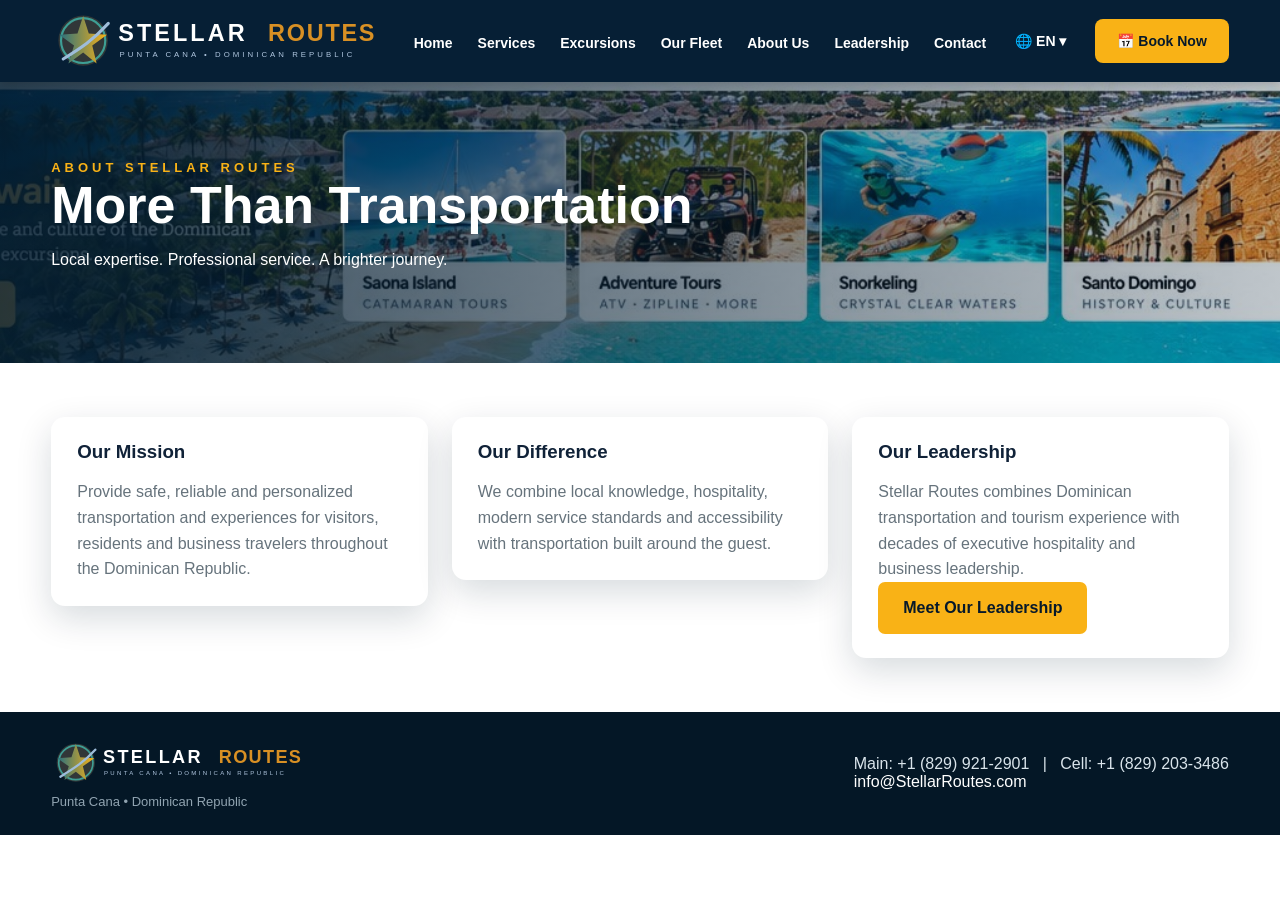
==== commit 5274463f: "Add files via upload" ====
--- a/about.html
+++ b/about.html
@@ -1 +1 @@
-<!doctype html><html lang="en"><head><meta charset="utf-8"><meta name="viewport" content="width=device-width,initial-scale=1"><title>About Us | Stellar Routes</title><link rel="stylesheet" href="styles.css"></head><body><header class="topbar"><div class="container nav"><a class="brand" href="index.html"><img src="assets/logo.svg" alt="Stellar Routes"></a><button class="menu" aria-label="Menu">☰</button><nav class="links"><a href="index.html">Home</a><a href="services.html">Services</a><a href="excursions.html">Excursions</a><a href="fleet.html">Our Fleet</a><a href="about.html">About Us</a><a href="leadership.html">Leadership</a><a href="contact.html">Contact</a><span class="lang">🌐 EN ▾</span><a class="book" href="reservation.html">📅 Book Now</a></nav></div></header><section class="page-hero"><div class="container"><div class="eyebrow">About Stellar Routes</div><h1>More Than Transportation</h1><p>Local expertise. Professional service. A brighter journey.</p></div></section><section class="section"><div class="container"><div class="grid"><article class="card"><div class="card-body"><h3>Our Mission</h3><p>Provide safe, reliable and personalized transportation and experiences for visitors, residents and business travelers throughout the Dominican Republic.</p></div></article><article class="card"><div class="card-body"><h3>Our Difference</h3><p>We combine local knowledge, hospitality, modern service standards and accessibility with transportation built around the guest.</p></div></article><article class="card"><div class="card-body"><h3>Our Leadership</h3><p>Stellar Routes combines Dominican transportation and tourism experience with decades of executive hospitality and business leadership.</p><a class="btn gold" href="leadership.html">Meet Our Leadership</a></div></article></div></div></section><footer class="footer"><div class="container footer-inner"><div><strong>STELLAR ROUTES</strong><div class="small">Punta Cana • Dominican Republic</div></div><div>Main: +1 (829) 921-2901 &nbsp; | &nbsp; Cell: +1 (829) 203-3486<br><a href="mailto:info@StellarRoutes.com">info@StellarRoutes.com</a></div></div></footer><script src="script.js"></script></body></html>
+<!doctype html><html lang="en"><head><meta charset="utf-8"><meta name="viewport" content="width=device-width,initial-scale=1"><title>About Us | Stellar Routes</title><link rel="stylesheet" href="styles.css"></head><body><header class="topbar"><div class="container nav"><a class="brand" href="index.html"><img src="assets/logo.svg" alt="Stellar Routes"></a><button class="menu" aria-label="Menu">☰</button><nav class="links"><a href="index.html">Home</a><a href="services.html">Services</a><a href="excursions.html">Excursions</a><a href="fleet.html">Our Fleet</a><a href="about.html">About Us</a><a href="leadership.html">Leadership</a><a href="contact.html">Contact</a><button class="lang lang-toggle" type="button" aria-label="Switch language">🌐 EN ▾</button><a class="book" href="reservation.html">📅 Book Now</a></nav></div></header><section class="page-hero"><div class="container"><div class="eyebrow">About Stellar Routes</div><h1>More Than Transportation</h1><p>Local expertise. Professional service. A brighter journey.</p></div></section><section class="section"><div class="container"><div class="grid"><article class="card"><div class="card-body"><h3>Our Mission</h3><p>Provide safe, reliable and personalized transportation and experiences for visitors, residents and business travelers throughout the Dominican Republic.</p></div></article><article class="card"><div class="card-body"><h3>Our Difference</h3><p>We combine local knowledge, hospitality, modern service standards and accessibility with transportation built around the guest.</p></div></article><article class="card"><div class="card-body"><h3>Our Leadership</h3><p>Stellar Routes combines Dominican transportation and tourism experience with decades of executive hospitality and business leadership.</p><a class="btn gold" href="leadership.html">Meet Our Leadership</a></div></article></div></div></section><footer class="footer"><div class="container footer-inner"><div class="footer-brand"><img src="assets/logo.svg" alt="Stellar Routes"><div class="small">Punta Cana • Dominican Republic</div></div><div>Main: +1 (829) 921-2901 &nbsp; | &nbsp; Cell: +1 (829) 203-3486<br><a href="mailto:info@StellarRoutes.com">info@StellarRoutes.com</a></div></div></footer><script src="script.js"></script></body></html>
--- a/styles.css
+++ b/styles.css
@@ -1,6 +1,54 @@
 :root{--navy:#061f35;--navy2:#0a2e4a;--gold:#f9b216;--teal:#27707f;--ink:#102238;--muted:#66737c;--bg:#f7fafc;--white:#fff;--shadow:0 12px 35px rgba(5,28,47,.16)}*{box-sizing:border-box}html{scroll-behavior:smooth}body{margin:0;font-family:Inter,Arial,sans-serif;color:var(--ink);background:#fff}a{text-decoration:none;color:inherit}img{max-width:100%;display:block}.container{width:min(1180px,92%);margin:auto}.topbar{position:sticky;top:0;z-index:1000;background:var(--navy);box-shadow:0 2px 10px rgba(0,0,0,.2)}.nav{height:82px;display:flex;align-items:center;gap:28px}.brand img{width:330px;max-width:35vw}.links{margin-left:auto;display:flex;align-items:center;gap:25px;color:white;font-weight:700;font-size:14px}.links a{padding:30px 0 24px;border-bottom:3px solid transparent}.links a:hover,.links a.active{border-color:var(--gold)}.book{background:var(--gold);color:#07192a!important;padding:14px 22px!important;border-radius:8px;border:0!important}.menu{display:none;margin-left:auto;background:none;border:0;color:#fff;font-size:30px}.hero{min-height:590px;background:linear-gradient(90deg,rgba(2,19,33,.78) 0%,rgba(2,19,33,.58) 42%,rgba(2,19,33,.06) 70%),url('assets/hero.jpg') center/cover no-repeat;display:flex;align-items:center;color:#fff}.hero-copy{max-width:650px;padding:70px 0}.eyebrow{letter-spacing:4px;color:var(--gold);font-weight:800;font-size:13px;text-transform:uppercase}.hero h1{font-size:72px;line-height:.95;margin:14px 0}.hero h1 span{color:var(--gold)}.hero p{font-size:21px;line-height:1.55}.actions{display:flex;gap:14px;flex-wrap:wrap;margin-top:26px}.btn{display:inline-flex;align-items:center;justify-content:center;padding:15px 23px;border-radius:7px;font-weight:800;border:2px solid transparent}.btn.gold{background:var(--gold);color:#07192a}.btn.outline{border-color:#fff;color:#fff}.service-strip{display:grid;grid-template-columns:repeat(8,1fr);background:#fff;box-shadow:var(--shadow);position:relative;z-index:3}.service-strip a{padding:22px 10px;text-align:center;border-right:1px solid #e5e9ee;font-size:13px;font-weight:800}.service-strip .ico{font-size:29px;display:block;margin-bottom:8px}.section{padding:70px 0}.section.alt{background:var(--bg)}.title{text-align:center;margin-bottom:38px}.title h2{font-size:42px;margin:0 0 10px}.title p{color:var(--muted);font-size:18px}.grid{display:grid;grid-template-columns:repeat(3,1fr);gap:24px}.card{background:#fff;border-radius:14px;overflow:hidden;box-shadow:var(--shadow)}.card img{width:100%;height:220px;object-fit:cover}.card-body{padding:24px}.card h3{margin:0 0 10px}.card p{color:var(--muted);line-height:1.6}.page-hero{padding:78px 0;background:linear-gradient(90deg,rgba(4,30,50,.85),rgba(4,30,50,.25)),url('assets/excursions.jpg') center/cover;color:#fff}.page-hero h1{font-size:52px;margin:0 0 8px}.leadership{display:grid;grid-template-columns:1fr 1fr;gap:32px}.leader{background:#fff;border-radius:16px;box-shadow:var(--shadow);padding:28px;display:grid;grid-template-columns:220px 1fr;gap:28px;align-items:start}.portrait{width:220px;height:260px;object-fit:cover;object-position:center;border-radius:12px;background:#e9eef2}.leader h2{margin:4px 0}.role{color:#b96f00;font-weight:800;margin-bottom:15px}.leader p{line-height:1.7;color:#4e5c69}.notice{font-size:13px;color:#697784;background:#f2f6f8;padding:12px;border-radius:8px;margin-top:12px}.form-wrap{display:grid;grid-template-columns:1.15fr .85fr;gap:30px}.form-card{background:#fff;padding:30px;border-radius:16px;box-shadow:var(--shadow)}.form-grid{display:grid;grid-template-columns:1fr 1fr;gap:16px}.field{display:flex;flex-direction:column;gap:7px}.field.full{grid-column:1/-1}.field label{font-weight:800;font-size:14px}.field input,.field select,.field textarea{width:100%;padding:14px;border:1px solid #cfd8df;border-radius:8px;font:inherit}.field textarea{min-height:130px}.contact-box{background:var(--navy);color:#fff;padding:30px;border-radius:16px}.contact-box h3{font-size:27px;margin-top:0}.contact-box p{line-height:1.7}.footer{background:#041726;color:#d9e4eb;padding:35px 0}.footer-inner{display:flex;justify-content:space-between;gap:25px;flex-wrap:wrap}.footer a{color:#fff}.lang{font-size:13px}.small{font-size:13px;color:#91a4b1}.booking-mini{background:#fff;color:var(--ink);padding:24px;border-radius:14px;box-shadow:var(--shadow);max-width:440px}.booking-mini h2{margin-top:0}.booking-mini .tabs{display:flex;gap:7px;margin-bottom:15px}.booking-mini .tabs button{border:0;padding:10px;border-radius:6px}.booking-mini .tabs button.active{background:var(--teal);color:#fff}.hero-layout{display:grid;grid-template-columns:1fr 430px;gap:45px;align-items:center}.hero .booking-mini{justify-self:end}.hero .booking-mini input,.hero .booking-mini select{padding:12px;width:100%;margin:5px 0;border:1px solid #d7dfe5;border-radius:6px}.hero .booking-mini .row{display:grid;grid-template-columns:1fr 1fr;gap:8px}.hero .booking-mini button.go{width:100%;margin-top:8px;border:0;background:var(--gold);font-weight:900;padding:14px;border-radius:7px}.hero .hero-copy{padding-right:10px}
-@media(max-width:1000px){.links{display:none;position:absolute;top:82px;left:0;right:0;background:var(--navy);padding:20px;flex-direction:column;align-items:stretch}.links.open{display:flex}.links a{padding:12px;border:0}.menu{display:block}.brand img{max-width:280px}.hero-layout{grid-template-columns:1fr}.hero .booking-mini{justify-self:start}.service-strip{grid-template-columns:repeat(4,1fr)}.leadership{grid-template-columns:1fr}.grid{grid-template-columns:1fr 1fr}.form-wrap{grid-template-columns:1fr}}
+@media(max-width:720px){.links{display:none;position:absolute;top:82px;left:0;right:0;background:var(--navy);padding:20px;flex-direction:column;align-items:stretch}.links.open{display:flex}.links a{padding:12px;border:0}.menu{display:block}.brand img{max-width:280px}.hero-layout{grid-template-columns:1fr}.hero .booking-mini{justify-self:start}.service-strip{grid-template-columns:repeat(4,1fr)}.leadership{grid-template-columns:1fr}.grid{grid-template-columns:1fr 1fr}.form-wrap{grid-template-columns:1fr}}
 @media(max-width:650px){.nav{height:72px}.brand img{width:240px;max-width:70vw}.links{top:72px}.hero h1{font-size:48px}.hero{min-height:0}.hero-copy{padding:45px 0 15px}.hero .booking-mini{margin-bottom:35px}.service-strip{grid-template-columns:repeat(2,1fr)}.grid{grid-template-columns:1fr}.leader{grid-template-columns:1fr}.portrait{width:100%;height:320px}.form-grid{grid-template-columns:1fr}.field.full{grid-column:auto}.page-hero h1{font-size:40px}}
 /* V4 fleet and quote enhancements */
 .fleet-showcase{background:#fff;padding:46px 0 28px;border-top:1px solid #e7edf2;border-bottom:1px solid #e7edf2}.fleet-showcase .container{display:grid;grid-template-columns:330px 1fr;gap:30px;align-items:center}.fleet-showcase h2{font-size:38px;line-height:1.05;margin:7px 0 12px}.fleet-showcase p{color:var(--muted);line-height:1.6}.fleet-showcase img{width:100%;height:220px;object-fit:cover;object-position:center;border-radius:12px}.booking-mini select{background:#fff}.leader .portrait{object-position:center top}
 @media(max-width:850px){.fleet-showcase .container{grid-template-columns:1fr}.fleet-showcase img{height:auto}}
+
+@media (min-width:721px) and (max-width:1180px){.container{width:96%}.nav{gap:12px}.brand img{width:255px;max-width:26vw}.links{gap:13px;font-size:12px}.links a{padding:30px 0 24px}.book{padding:12px 14px!important}.lang{font-size:12px}}
+
+
+/* V4.2 layout refinements */
+.section{padding:54px 0}.section.alt{padding:54px 0}
+.grid{align-items:start}.grid .card{height:auto}.grid .card-body{padding:24px 26px}.grid .card h3{line-height:1.2}.grid .card p{margin-bottom:0}
+/* Services: compact, evenly aligned cards without oversized empty rows */
+body:has(.page-hero h1) .grid{grid-auto-rows:auto}
+#airport,#private,#hourly,#group,#vip,#accessible,#events{min-height:0}
+/* Leadership: portrait first, biography in a distinct box underneath */
+.leadership-v42{align-items:start;gap:34px}.leader-v42{display:block;padding:0;background:transparent;box-shadow:none;overflow:visible}.leader-photo{background:#fff;border-radius:16px 16px 0 0;padding:22px 22px 0;box-shadow:0 10px 28px rgba(5,28,47,.12)}.leader-v42 .portrait{width:100%;height:390px;object-fit:cover;object-position:center 18%;border-radius:12px 12px 0 0}.leader-bio{background:#fff;padding:26px 30px 30px;border-radius:0 0 16px 16px;box-shadow:0 14px 30px rgba(5,28,47,.14);border-top:4px solid var(--gold)}.leader-bio h2{font-size:30px;margin:0 0 6px}.leader-bio .role{font-size:18px;margin-bottom:14px}.leader-bio p{margin:8px 0;line-height:1.58}
+/* Fleet: one crisp mixed-vehicle visual, then compact vehicle-type descriptions */
+.fleet-page{padding-top:42px}.fleet-hero-card{background:#fff;border-radius:16px;padding:18px;box-shadow:var(--shadow);overflow:hidden}.fleet-hero-card img{width:100%;height:auto;max-height:300px;object-fit:contain}.fleet-types{display:grid;grid-template-columns:repeat(3,1fr);gap:18px;margin-top:24px}.fleet-types article{background:#fff;border-radius:12px;padding:20px 22px;box-shadow:0 8px 24px rgba(5,28,47,.10);border-top:3px solid var(--gold)}.fleet-types h3{margin:0 0 7px}.fleet-types p{margin:0;color:var(--muted);line-height:1.5}.fleet-note{margin:22px 0 0;color:var(--muted);font-size:14px}
+/* Contact: stop the dark contact box from stretching to the height of the form */
+.form-wrap{align-items:start}.contact-box{align-self:start}.contact-box h3{margin-bottom:12px}.contact-box p{margin:0 0 22px}.form-card{align-self:start}
+@media(max-width:900px){.fleet-types{grid-template-columns:repeat(2,1fr)}.leader-v42 .portrait{height:340px}}
+@media(max-width:650px){.fleet-types{grid-template-columns:1fr}.leader-v42 .portrait{height:330px}.leader-bio{padding:22px}.leader-bio h2{font-size:26px}}
+
+/* V4.3 approved branded leadership portraits */
+.leader-v42 .portrait{height:410px;object-fit:cover;object-position:center top}
+@media(max-width:900px){.leader-v42 .portrait{height:360px}}
+@media(max-width:650px){.leader-v42 .portrait{height:340px}}
+
+
+/* V4.4 final polish */
+.hero{background:linear-gradient(135deg,var(--navy) 0%,var(--navy2) 100%);min-height:540px;overflow:hidden}
+.hero-layout{grid-template-columns:minmax(300px,.9fr) minmax(320px,1.15fr) 400px;gap:28px;align-items:center}
+.hero-copy{max-width:none;padding:54px 0}.hero h1{font-size:58px}.hero p{font-size:18px}
+.hero-visual{height:430px;border-radius:18px;overflow:hidden;box-shadow:0 18px 40px rgba(0,0,0,.28)}
+.hero-visual img{width:100%;height:100%;object-fit:cover;object-position:center}
+.hero .booking-mini{position:relative;z-index:2;justify-self:end;width:100%;max-width:400px}
+/* Services: equal content-based cards, no forced blank vertical space */
+body:has(.page-hero h1) .section.alt>.container>.grid{grid-template-columns:repeat(3,minmax(0,1fr));grid-auto-rows:auto;align-items:stretch}
+body:has(.page-hero h1) .section.alt>.container>.grid>.card{height:100%;min-height:0}
+body:has(.page-hero h1) .section.alt>.container>.grid>.card .card-body{height:auto;min-height:0}
+/* Excursions: imagery should tell the story */
+.excursion-grid{display:grid;grid-template-columns:repeat(4,1fr);gap:22px;align-items:stretch}.excursion-grid .card{height:100%}.excursion-grid .card img{height:210px;object-fit:cover}.excursion-grid .card-body{padding:22px}.excursion-grid .card p{margin-bottom:0}.excursion-note{text-align:center;color:var(--muted);margin:24px 0 8px;font-weight:600}
+/* Leadership: clean portrait above clean bio, no composite text inside photos */
+.leader-photo{overflow:hidden}.leader-v42 .portrait{height:430px;object-fit:cover;object-position:center top}
+/* Contact/footer logo treatment */
+.contact-logo{width:290px;max-width:88%;margin:0 0 24px}.contact-box{padding:28px}.contact-box .btn{margin-top:4px}.footer-brand img{width:255px;max-width:70vw;margin-bottom:6px}.footer{padding:26px 0}.footer-inner{align-items:center}
+@media(max-width:1180px){.hero-layout{grid-template-columns:1fr 1fr}.hero-visual{height:360px}.hero .booking-mini{grid-column:1/-1;justify-self:center;max-width:720px;margin-bottom:34px}.hero-copy{padding-bottom:10px}}
+@media(max-width:900px){body:has(.page-hero h1) .section.alt>.container>.grid{grid-template-columns:repeat(2,minmax(0,1fr))}.excursion-grid{grid-template-columns:repeat(2,1fr)}}
+@media(max-width:720px){.hero-layout{grid-template-columns:1fr}.hero-visual{height:300px}.hero .booking-mini{grid-column:auto;max-width:none}.hero h1{font-size:46px}.excursion-grid{grid-template-columns:1fr}.excursion-grid .card img{height:230px}}
+@media(max-width:650px){body:has(.page-hero h1) .section.alt>.container>.grid{grid-template-columns:1fr}.leader-v42 .portrait{height:380px}}
+
+.lang-toggle{background:transparent;border:0;color:inherit;font:inherit;font-weight:inherit;cursor:pointer;padding:8px 4px;}
